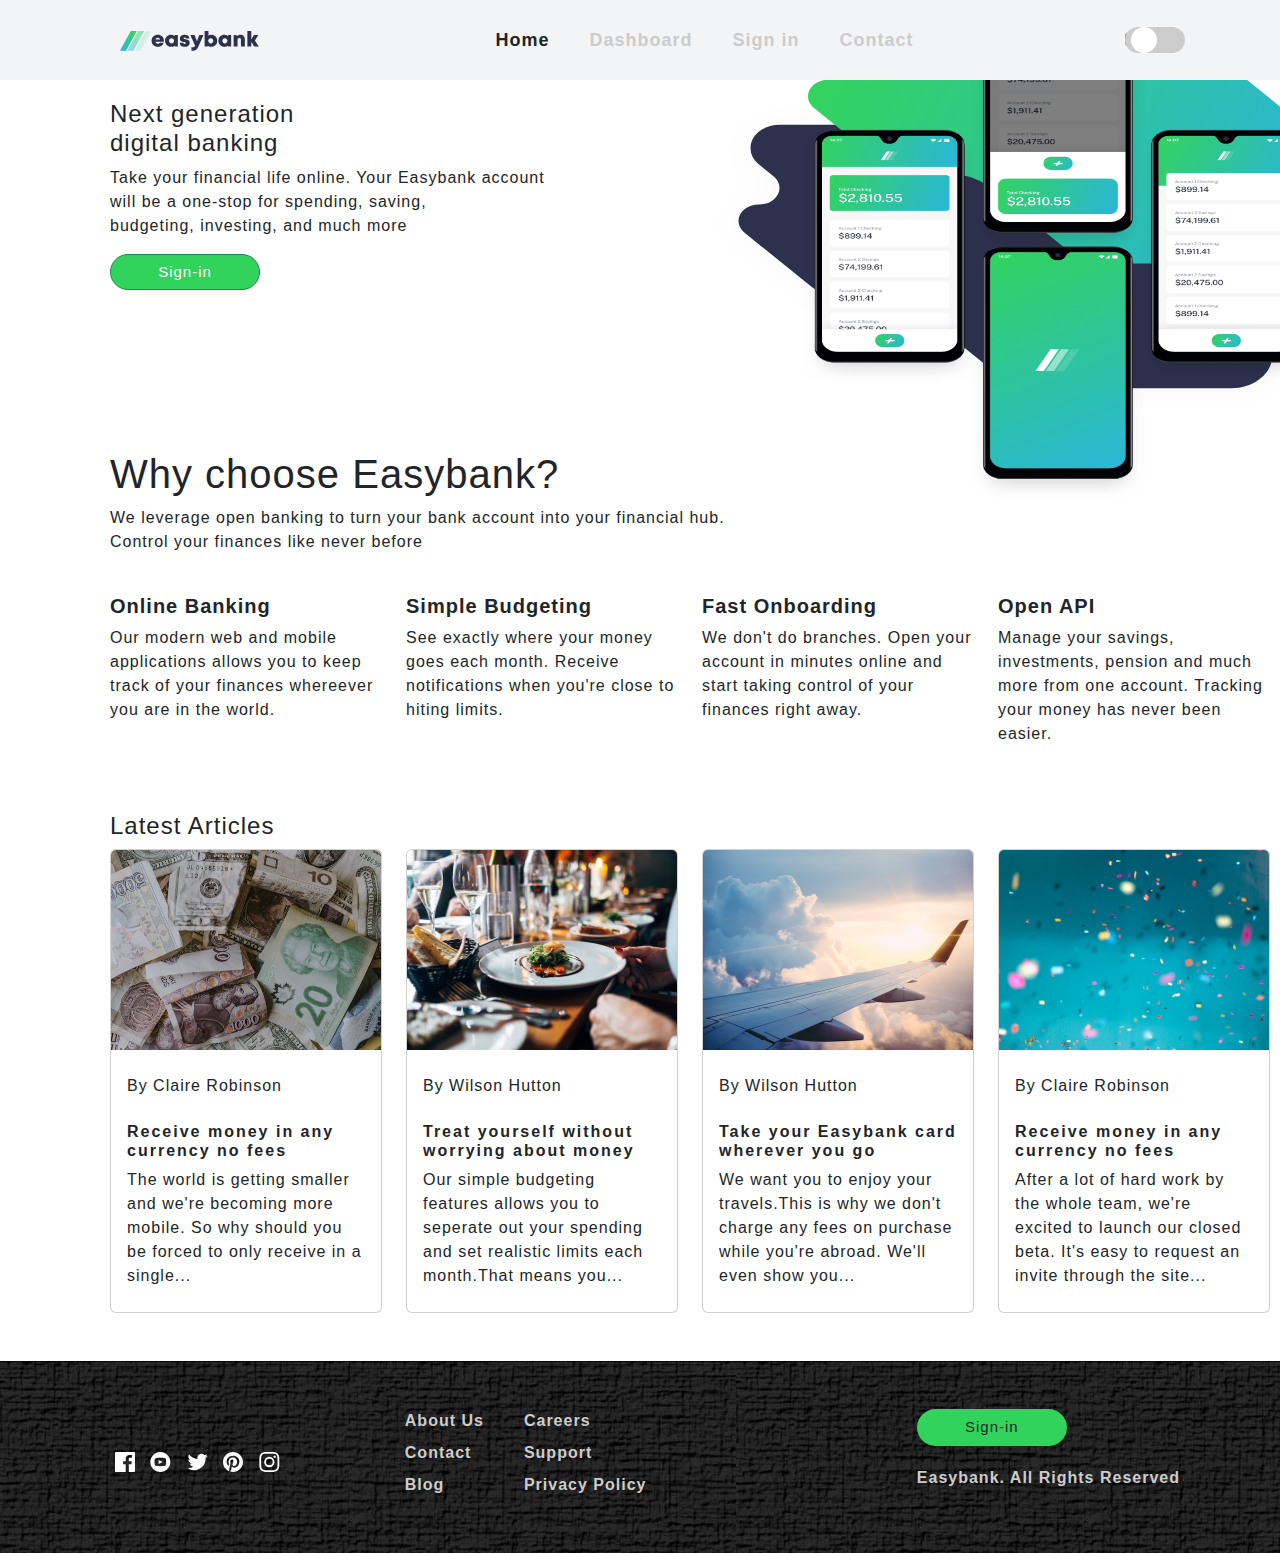
==== index.html @ a2611e9a "done" ====
<!DOCTYPE html>
<html lang="en">
<head>
    <meta charset="UTF-8">
    <meta name="viewport" content="width=device-width, initial-scale=1.0">
    <title>Document</title>
    <link rel="stylesheet" href="../css/bootstrap.min.css">
    <link rel="stylesheet" href="./app.css">
    <link rel="stylesheet" href="./fd.cs">
    <link rel="stylesheet" href="./appRes.css">
    <link rel="stylesheet" href="./mobHead.css">
</head>
<body>
    <div class="contain" id="bod">
        <header class="header d-flex" id="header">
            <div class="logo">
                <img src="../app.image/logo.svg" alt="">
            </div>
            

            <div class="content d-flex" id="element">
                <li><a href="../app.html" class="text-dark">Home</a></li>
                <li><a href="./dashboard-page/dashboard.html">Dashboard</a></li>
                <li><a href="../sign-in/sign-in.html">Sign in</a></li>
                <li><a href="../contact-page/contact.html">Contact</a></li>
                
            </div>

            <label class="switch">
                <input type="checkbox" name="" id="toggle">
                <span class="slider"></span>
            </label>

           
        </header>

        <!-- My mobile responsive header start here -->

        <div id="head bod " class="bg-light">
            <head class="logo d-flex justify-content-between topnav">
                <div class="logo img">
                    <img src="../app.image/logo.svg" alt="">
                </div>
                
                <input type="checkbox" id="menu-toggle">
                <label for="menu-toggle" class="menu-icon">&#9776;</label>


                <nav class="menu">
                    
                    <ul>
                      <li><a href="#home">Home</a></li>
                      <li><a href="./dashboard-page/dashboard.html">Dashboard</a></li>
                      <li><a href="./contact-page/contact.html">Contact</a></li>
                      <li><a href="./sign-in/sign-in.html">Sign-in</a></li>
                      <li>
                        <div class="dark-mode">
                            <h5>Dark mode</h5>
                            <label class="switch d-flex">
                                <input type="checkbox" name="" id="toggle">
                                <span class="slider"></span>
                            </label>
                        </div>
                        
                      </li>
                    </ul>
                    <label for="menu-toggle" class="cancel-button">Cancel</label>
                </nav>
            </header>

        </div>

        
        <!-- My mobile responsive header end here -->

        <div id="start">
            <div class="row containr">
                <div class="col col-6 margin">
                    <h4>Next generation <br>digital banking</h4>
                    <p>Take your financial life online. Your Easybank 
                       account <br> will be a one-stop for spending, saving,<br>
                       budgeting, investing, and much more</p>

                    <a href="./sign-in/sign-in.html"><button class="btn btn-success">Sign-in</button></a>
                </div>

                <div class="col col-lg-6 col image ">
                    <div class="image1">
                        <img src="../images/bg-intro-desktop.svg" alt="" id="tester">
                    </div>
                    <div class="image2">
                        <img src="../app.image/image-mockups.png" alt="" id="img">
                    </div>
                </div>
            </div>

            <!-- My responsive intro to my page starts from here -->
            <div class=" top-space">
                <div class="background ">
                    <div class="image3">
                        <img class="image3" src="../images/bg-intro-desktop.svg" alt="" id="tester">
                    </div>
                    <div class="image4">
                        <img class="image4" src="../app.image/image-mockups.png" alt="" id="img">
                    </div>
                </div>

                
            </div>
            <!-- This is the end of my responsive intro -->

            <!-- My mob responsive welcome note starts here -->
            <div class=" mob_head">
                <h4>Next generation <br>digital banking</h4>
                <p>Take your financial life online. Your Easybank 
                   account <br> will be a one-stop for spending, saving,<br>
                   budgeting, investing, and much more</p>

                <a href="./sign-in/sign-in.html"><button class="btn btn-success">SIgn-in</button></a>
            </div>

            <!-- My mob responsive welcome note stops here -->

            <div class="contain2" id="contain2">
                <div class="head mb-4">
                    <h4 class="why">Why choose Easybank?</h4>
                    <p>We leverage open banking to turn your bank account
                    into your financial hub. <br>Control your finances like never before
                    </p>
                </div>
            

                <div class="row flex">
                    <div class="col col-lg-3 col-md-6 col-sm-12 col-12">
                        <h5>Online Banking</h5>
                        <p>Our modern web and mobile applications
                            allows you to keep track of your finances whereever 
                            you are in the world.
                        </p>
                    </div>
                    <div class="col col-lg-3 col-md-6 col-sm-12 col-12">
                        <h5>Simple Budgeting</h5>
                        <p>See exactly where your money goes each month.
                           Receive notifications when you're close to hiting limits.
                        </p>
                    </div>
                    <div class="col col-lg-3 col-md-6 col-sm-12 col-12">
                        <h5>Fast Onboarding</h5>
                        <p>We don't do branches. Open your account in minutes online and 
                            start taking control of your finances right away.
                        </p>
                    </div>
                    <div class="col col-lg-3 col-md-6 col-sm-12 col-12">
                        <h5>Open API</h5>
                        <p>Manage your savings, investments, pension and much more from one account.
                            Tracking your money has never been easier.
                        </p>
                    </div>
                </div>
            </div>
            
            

            <div class="contain3 ">
                <div class="head">
                    <h4>Latest Articles</h4>
                </div>

                <!-- Start Responsive design for cards at the 300px and 500px -->

                <div class="300px-500px last">
                    <div class="300px">
                        <img src="../images/image-currency.jpg" alt="" >
    
                        <div class="card-title px-3 pt-4">
                            <p>By Claire Robinson</p>
                        </div>
                        <div class="card-title px-3">
                            <h6>Receive money in any currency no fees</h6>
                            <p>The world is getting smaller and we're becoming more mobile. 
                                So why should you be forced to only receive in a single...
                            </p>
                        </div>
                    </div>
    
                    <div class="300px">
                        <img src="../images/image-restaurant.jpg" alt="" >
    
                        <div class="card-title px-3 pt-4">
                            <p>By Wilson Hutton</p>
                        </div>
                        <div class="card-title px-3">
                            <h6>Treat yourself without worrying about money</h6>
                            <p>Our simple budgeting features allows you to seperate out your
                                spending and set realistic limits each month.That means you...
                            </p>
                        </div>
                    </div>
    
                    <div class="300px">
                        <img src="../images/image-plane.jpg" alt="" >
    
                        <div class="card-title px-3 pt-4">
                            <p>By Wilson Hutton</p>
                        </div>
                        <div class="card-title px-3">
                            <h6>Take your Easybank card wherever you go</h6>
                            <p>We want you to enjoy your travels.This is why we don't 
                                charge any fees on purchase while you're abroad. We'll even show you...
                            </p>
                        </div>
                    </div>
    
                    <div class="300px">
                        <img src="../images/image-confetti.jpg" alt="" >
    
                        <div class="card-title px-3 pt-4">
                            <p>By Claire Robinson</p>
                        </div>
                        <div class="card-title px-3">
                            <h6>Receive money in any currency no fees</h6>
                            <p>After a lot of hard work by the whole team, we're excited to launch our 
                                closed beta. It's easy to request an invite through the site... 
                            </p>
                        </div>
                    </div>
                </div>


                <!-- End Responsive design for cards at the 300px and 500px -->

                <div class="row">
                    <div class="col col-lg-3 col-md-6 col-sm-12 ">
                        <div class="card">
                            <img src="../images/image-currency.jpg" alt="" >

                            <div class="card-title px-3 pt-4">
                                <p>By Claire Robinson</p>
                            </div>
                            <div class="card-title px-3">
                                <h6>Receive money in any currency no fees</h6>
                                <p>The world is getting smaller and we're becoming more mobile. 
                                    So why should you be forced to only receive in a single...
                                </p>
                            </div>
                        </div>
                    </div>
                    <div class="col col-lg-3 col-md-6 col-sm-12">
                        <div class="card">
                            <img src="../images/image-restaurant.jpg" alt="" >

                            <div class="card-title px-3 pt-4">
                                <p>By Wilson Hutton</p>
                            </div>
                            <div class="card-title px-3">
                                <h6>Treat yourself without worrying about money</h6>
                                <p>Our simple budgeting features allows you to seperate out your
                                    spending and set realistic limits each month.That means you...
                                </p>
                            </div>
                        </div>
                    </div>
                    <div class="col col-lg-3 col-md-6 col-sm-12">
                        <div class="card">
                            <img src="../images/image-plane.jpg" alt="" >

                            <div class="card-title px-3 pt-4">
                                <p>By Wilson Hutton</p>
                            </div>
                            <div class="card-title px-3">
                                <h6>Take your Easybank card wherever you go</h6>
                                <p>We want you to enjoy your travels.This is why we don't 
                                    charge any fees on purchase while you're abroad. We'll even show you...
                                </p>
                            </div>
                        </div>
                    </div>
                    <div class="col col-lg-3 col-md-6 col-sm-12">
                        <div class="card">
                            <img src="../images/image-confetti.jpg" alt="" >

                            <div class="card-title px-3 pt-4">
                                <p>By Claire Robinson</p>
                            </div>
                            <div class="card-title px-3">
                                <h6>Receive money in any currency no fees</h6>
                                <p>After a lot of hard work by the whole team, we're excited to launch our 
                                    closed beta. It's easy to request an invite through the site... 
                                </p>
                            </div>
                        </div>
                    </div>
                </div>


                <!-- The footer starts here -->
                <div class="footer d-flex py-5 mt-5" id="footer">
                    <div class="foot d-flex ">
                        <div class="image tester ">
                            <img class="bg-light img"  src="../images/logo.svg" alt="">
                            <div class="socials">
                                <span><a href=""><img src="../images/icon-facebook.svg" alt=""></a></span>
                                <span><a href=""><img src="../images/icon-youtube.svg" alt=""></a></span>
                                <span><a href=""><img src="../images/icon-twitter.svg" alt=""></a></span>
                                <span><a href=""><img src="../images/icon-pinterest.svg" alt=""></a></span>
                                <span><a href=""><img src="../images/icon-instagram.svg" alt=""></a></span>
                            </div>
                        </div>
    
                        <div class="list d-flex">
                            <div class="list1">
                                <li><a href="">About Us</a></li>
                                <li class="py-2"><a href="">Contact</a></li>
                                <li class="pb-2"><a href="">Blog</a></li>
                                
                            </div>
        
                            <div class="list2">
                                <li><a href="">Careers</a></li>
                                <li class="py-2"><a href="">Support</a></li>
                                <li><a href="">Privacy Policy</a></li>
                                
                            </div>
                        </div>
                    </div>

                    <div class="button ">
                        <a href="./sign-in/sign-in.html"><button class="btn">Sign-in</button></a>
                        <div class="text">
                            <a href="">Easybank. All Rights Reserved</a>
                        </div>
                    </div>

                </div>
            </div>
        </div>
    </div>
    
    <script src=""></script>
    <script src="/app.js"></script>
</body>
</html>
---- app.css ----
*{
    overflow-x: hidden;
    letter-spacing: 1px;
    font-family: Verdana, Geneva, Tahoma, sans-serif;
}
.contain{
    margin: 0px!important;
    padding: 0px!important;
}
.header{
    justify-content: space-around; 
    align-items: center;
    height: 80px;
    font-size: 18px;
    background-color: hsl(220, 16%, 96%);
    font-family: 'Lucida Sans', 'Lucida Sans Regular', 'Lucida Grande', 'Lucida Sans Unicode', Geneva, Verdana, sans-serif;
}
.footer{
    background-image: url(../images/Logos.jpeg);
}
li{
    list-style: none;
    margin:0px 20px;
    color: gray;
}
a{
    text-decoration: none;
    font-weight: bold;
    color: #ccc;
}

button{
    border-radius: 20px!important;
    width: 150px;
    font-size: 15px!important;
}
.toggle{
    width: 10px!important;
}

.switch{
    width: 60px;
    position: relative;
    display: block!important;
}
.check{
    position: relative;
    width: 80px;
}
img .han{
    font: 100px!important;
}
.icon{
    margin-right: 20px;
    position: absolute;
    bottom: 2;
    right: 0;
}
input:checked + .logo{
    background-color: brown;
}
.slider{
    background-color: #ccc;
    height: 26px;
    position: absolute;
    border-radius: 30px;
    top: 0;
    right: 0;
    left: 0;
    bottom: 0;
}
.slider:before{
    background-color: white;
    content: "";
    position: absolute;
    height: 26px;
    left: 6px;
    width: 26px;
    border-radius: 30px;
    transition: 1s;
}
input:checked + .slider{
    background-color: #2196F3;
}
input:checked + .slider:before{
    transform: translateX(26px);
}
.image2 img{
    height: 500px;
    position: absolute;
    width: 40%;
    margin-left: 100px;
}
.image1 img{
    position: absolute;
    height: 420px;
    width: 50%;
}
.row{
    width: 105%;
    padding-left: 110px;
    padding-right: 50px;
}
.margin{
    margin-top: 100px;
    margin-bottom: 100px;
    letter-spacing: 2px;
}
.head{
    padding-left: 110px;
}
.bg-light{
    display: none;
    position: fixed;
    z-index: 1;
    margin-top: 0px!important;
    width: 100%!important;
    margin-left: 0px!important;
    height: 10vh;
}
a button{
    color: black;
}
a button:hover{
    color: black!important;
}
.img{
    height: 4.2vh!important;
}
.top-space{
    margin-top: 40px!important;
}
.contain2{
    padding-top: 20px!important;
}
h6{
    font-weight: bold;
    letter-spacing: 2px;
}
.why{
    font-size: 40px!important;
}
.header{
    position: fixed;
    width: 100%;
    z-index: 1!important;
}
#check{
    display: none;
}
input:checked  + .menu-resp{
    background-color: black!important;
    color: red;
}
.resp-menu{
    margin-top: 10vh;
    display: none;
    margin-bottom: 0px!important;
    position: fixed;
    z-index: 1;
    background-color: hsl(220, 16%, 96%);
    text-align: center;
    padding: 0px;
    width: 39%;
    margin: 10vh;
    border-radius: 30px;
}
.resp-menu li{
    padding: 20px!important;
    font-size: 23px;
}
.resp-menu li a:hover{
    color: black;
}
.menu-resp ul{
    background-color: #2196F3;
    position: absolute;
    transition: 3s;
    left: -370px;
}
.last{
    display: none;
}
#check{
    position: absolute;
    top: 0;
    right: 0;
}
.men-bar{
    position: absolute;
    font-size: 40px;
    left:100%;
    color: white;
    top: 65px;
    background-color: gray;
}
#checker:checked +.men ul{
    background-color: #2196F3;
}
.men{
    margin-top: 10vh;
    height: 50vh;
    
}
input[type="checkbox"]:checked ~ .men{
    left: 10%;
    background-color: yellow!important;
}
#head{
    display: block!important;
    background-color: #2196F3!important;
}
.menu-icon{
    display: none!important;
}
.men ul{
    line-height: 50px;
    position: absolute;
    left: -20%;
    right:20%;
    width:50%;
    top: 10%;
    border-radius: 20px;
    transition: 1s;
    background-color: grey;
}  
.menu-icon {
    font-size: 30px;
    cursor: pointer;
    display: inline-block;
    padding: 10px;
    position: absolute;
    top: 10px;
    right: 10px;
  }
  
  .menu {
    width: 280px;
    height: 40%;
    background-color: #333;
    position: fixed;
    top: 0;
    right: -280px; 
    transition: right 0.3s ;
    z-index: 1000;
    border-radius: 25px;
    margin-top: 80px;
    transition: 1s;
  }
  #menu-toggle{
    display: none;
  }
  .menu ul {
    list-style-type: none;
    padding: 0;
    margin: 0;
  }
  
  .menu li {
    padding: 15px;
    text-align: center;
  }
  
  .menu li a {
    color: white;
    text-decoration: none;
  }
  
  .close-menu {
    font-size: 30px;
    cursor: pointer;
    display: inline-block;
    padding: 10px;
    position: absolute;
    top: 10px;
    left: 10px;
    color: white;
  }
  
  .cancel-button {
    display: block;
    width: 100%;
    text-align: center;
    padding: 15px;
    background-color: #444;
    color: white;
    cursor: pointer;
    position: absolute;
    bottom: 0;
  }  
  input[type="checkbox"]:checked ~ .menu {
    right: 0; /* Slides the menu into view */
    height: 50vh!important;
  }
  #myTopnav{
    display: none;
  }
  @media screen and (max-width: 800px) {
    .topnav a:not(:first-child) {display: none;}
    .topnav a.icon {
      float: right;
      display: block;
    }
    #myTopnav{
        display: block;
      }
    .topnav.responsive {position: relative;}
    .topnav.responsive .icon {
    position: absolute;
    right: 0;
    top: 0;
    }
    .topnav.responsive a {
        float: none;
        display: block;
        text-align: left;
    }
}
#myTopnav{
    margin-top: 10vh;
    margin-bottom: 0px!important;
    border-radius: 20px;
}

#wrap{
    display: non;
}
---- appRes.css ----
h5{
    font-weight: bolder;
}
#head{
    /* display: none!important; */
}
@media screen and (min-width: 768px) and (max-width: 991.5px){
    .col-md-6{
        margin-top: 50px;
    }
    .row{
        padding-right: 0px;
    }
    .logo ul{
        display: none;
    }

    #head{
        position: fixed;
        z-index: 1;
    }
    .resp-menu{
        display: block;
    }
    .foot{
        gap: 30px;
        display: block!important;
        width: 100%;
        padding-left: 0px!important;
    }
    
    .footer{
        display: block!important;
        width: 100%;
    }
    .tester{
        display: block;
        text-align: center;
        width: 100%;
    }
    .button{
        text-align: center;
        margin: auto!important;
        margin-top: 30px!important;
    }
    .list{
        text-align: center;
        margin-top: 40px;
        display: block!important;
    }
    
}
@media screen and (min-width: 578px) and (max-width: 800px){
    .col-sm-12, .head h4, .head p{
        margin-top: 50px;
        padding: 2px 20px!important;
    }
    .row{
        padding-right: 0px;
    }
    .bg-light{
        display: block!important;
    }
    .menu-icon{
        display: block!important;
    }
    .logo ul a{
        display: none;
    }
    .resp-menu{
        display: block;
    }
    #head{
        position: fixed;
        z-index: 1;
    }
    #element,.switch{
        display: non!important;
    }
    .row, .head{
        padding-left: 0%!important;
        text-align: center;
    }
    .image3 img, .image4 img{
        height: 80vh!important;
        width: 105%!important;
        margin-bottom: 20vh!important;
    }
    
    .logo{
        display: flex!important;
    }
    .head h4{
        font-size: 60px;
        padding: 0px 40px;
    }
    .containr{
        display: none!important;
    }
    .mob_head{
        display: block!important;
        margin-top: 150px;
    }
    .background{
        display: block!important;
    }
    
    .footer{
        display: block!important;
        width: 100%;
    }
    .button{
        text-align: center;
        margin: auto!important;
        margin-top: 30px!important;
    }
    .tester{
        display: block;
        text-align: center;
        width: 100%;
    }
    .list{
        text-align: center;
        margin-top: 40px;
        display: block!important;
    }
    .foot{
        gap: 30px;
        display: block!important;
        width: 100%;
        padding-left: 0px!important;
    }
    .header{
       display: none!important;
    }
    #head{
        display: block!important;
    }
    /* .col img{
        margin-left: 50px;
    } */
}
@media screen and  (min-width: 300px) and (max-width: 578px){
    .col-sm-12, .head h4, .head p{
        margin-top: 50px;
        padding: 2px 20px!important;
    }
    .bg-light{
        display: block!important;
    }
    .menu-icon{
        display: block!important;
    }
    .topnav a{
        display: block;
    }
    .card{
        display: none;
    }
    .last{
        display: block;
    }
    .resp-menu{
        display: block;
    }
    .background .image3 {
        width: 95%!important;
        height: 50vh!important;
        position: absolute;
    }
    .background .image4{
        width: 75%!important;
        height: 50vh!important;
    }
    #head{
        display: block!important;
        position: fixed;
        z-index: 1;
    }
    #element,.switch{
       height: 4vh;
       margin: auto;    
    }
    .dark-mode{
        display: flex;
        width: 100%;
    }
    .row, .head{
        padding-left: 0%!important;
        text-align: center;
    }
    .logo{
        display: flex!important;
    }
    .head h4{
        font-size: 60px;
        padding: 0px 40px;
    }
    .containr{
        display: none!important;
    }
    .mob_head{
        display: block!important;
    }
    .background{
        display: block!important;
        margin-bottom: 0px!important;
    }
    
    .footer{
        display: block!important;
        width: 100%;
    }
    .button{
        text-align: center;
        margin: auto!important;
        margin-top: 30px!important;
    }
    .tester{
        display: block;
        text-align: center;
        width: 100%;
    }
    .list{
        text-align: center;
        margin-top: 40px;
        display: block!important;
    }
    .foot{
        gap: 30px;
        display: block!important;
        width: 100%;
        padding-left: 0px!important;
    }
    .header{
       display: none!important;
    }
    
}

.card img{
    width: 100%;
    height: 200px;
}

.contain3{
    padding-top: 50px;
}

.footer{
    background-color:  hsl(233, 26%, 24%);
    justify-content: space-between;
}
.foot{
    gap: 100px;
    padding-left: 110px;
}
.image img{
    color: white;
}

.button{
    margin-right: 100px;
}
.text{
    margin-top: 20px;
}
.socials{
    margin-top: 40px;
}
.socials span{
    margin: 5px;
}
.list1 li a:hover, .list2 li a:hover{
    color: hsl(136, 65%, 51%);
}
li a:hover, .text a:hover{
    color: gray;
}
button{
    background-color: hsl(136, 65%, 51%)!important;
}
@media screen and (min-width: 300px) and (max-width: 700px){
    .footer{
        display: block!important;
        width: 100%;
    }
    .button{
        text-align: center;
        margin: auto!important;
        margin-top: 30px!important;
    }
    .tester{
        display: block;
        text-align: center;
        width: 100%;
    }
    .list{
        text-align: center;
        margin-top: 40px;
        display: block!important;
    }
    .foot{
        gap: 30px;
        display: block!important;
        width: 100%;
        padding-left: 0px!important;
    }
    
}
---- mobHead.css ----
.logo #log{
    width: 30%!important;
}
.logo{
    margin: 25px;
}

.logo .ham{
    height: 15px!important;
    cursor: pointer;
    position: absolute;
    right: 20px;
    top: 35px;
}

#head{
    background-color:hsl(220, 16%, 96%);
    width: 100%;
    display: none;
    height: 80px;
    
}
.background {
    margin-bottom: 500px;
    display: none;
}
img.image3{
    width: 170%!important;
    position: absolute;
    margin-left: 0px!important;
    left: 0px;
    margin: auto!important;
    right: 0px!important;
    
}
/* .head{
    position: relative!important;
} */
img.image3, img.image4{
    /* width: 70vw!important; */
    /* background-color: brown; */
    display: block!important;
    justify-content: center!important;
    justify-items: center!important;
    margin-left: 100px;
}
.image3 img, .image4 img{
    height: 500px;
    position: absolute;
    width: 100%;    
}
.mob_head{
    display: none;
}
.mob_head h4{
    font-size: 50px!important;
    text-align: center;
    letter-spacing: 4px;
}
.mob_head p, .mob_head{
    font-size: 20px;
    text-align: center;
    padding-bottom: 50px;
    padding-top: 50px;
}
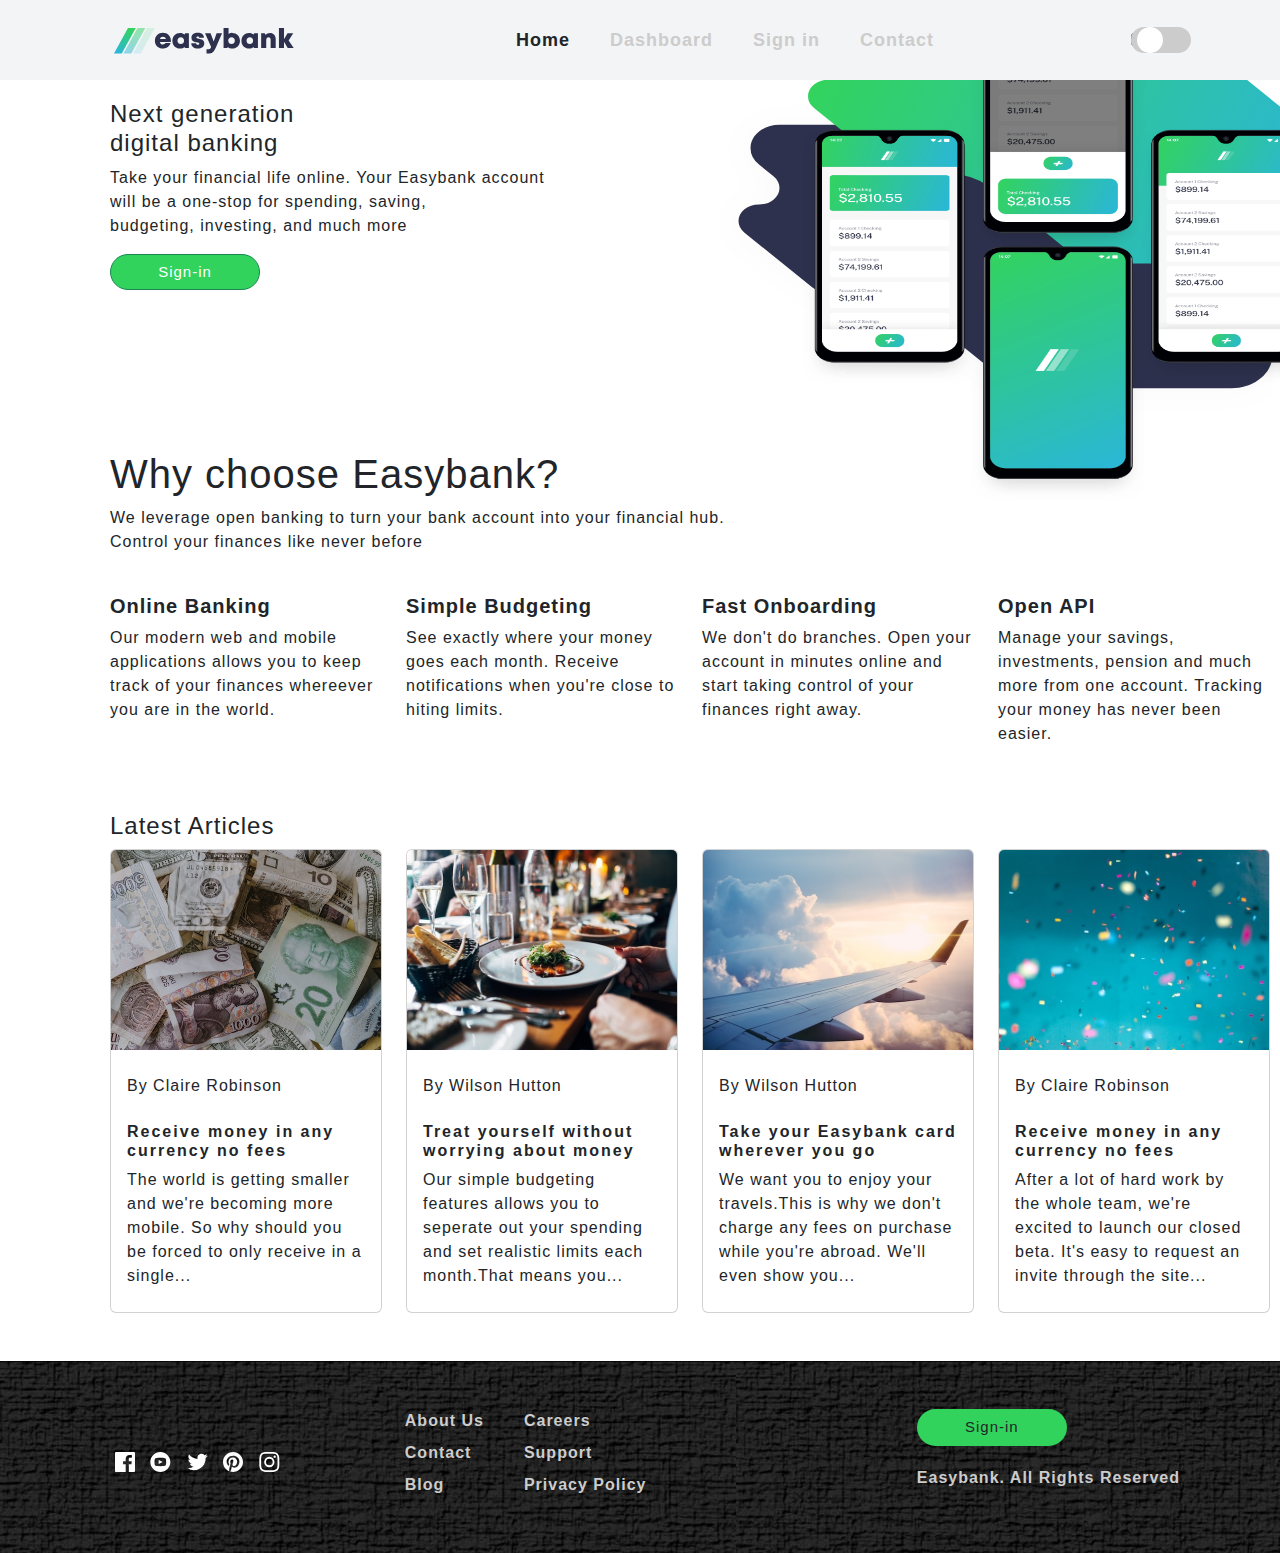
==== commit c004df6a: "done" ====
--- a/index.html
+++ b/index.html
@@ -14,7 +14,7 @@
     <div class="contain" id="bod">
         <header class="header d-flex" id="header">
             <div class="logo">
-                <img src="../app.image/logo.svg" alt="">
+                <img src="../app.image/logo.svg" alt="" id="logo-head">
             </div>
             
 
--- a/app.css
+++ b/app.css
@@ -37,7 +37,9 @@
 .toggle{
     width: 10px!important;
 }
-
+#logo-head{
+    width: 20vh;
+}
 .switch{
     width: 60px;
     position: relative;
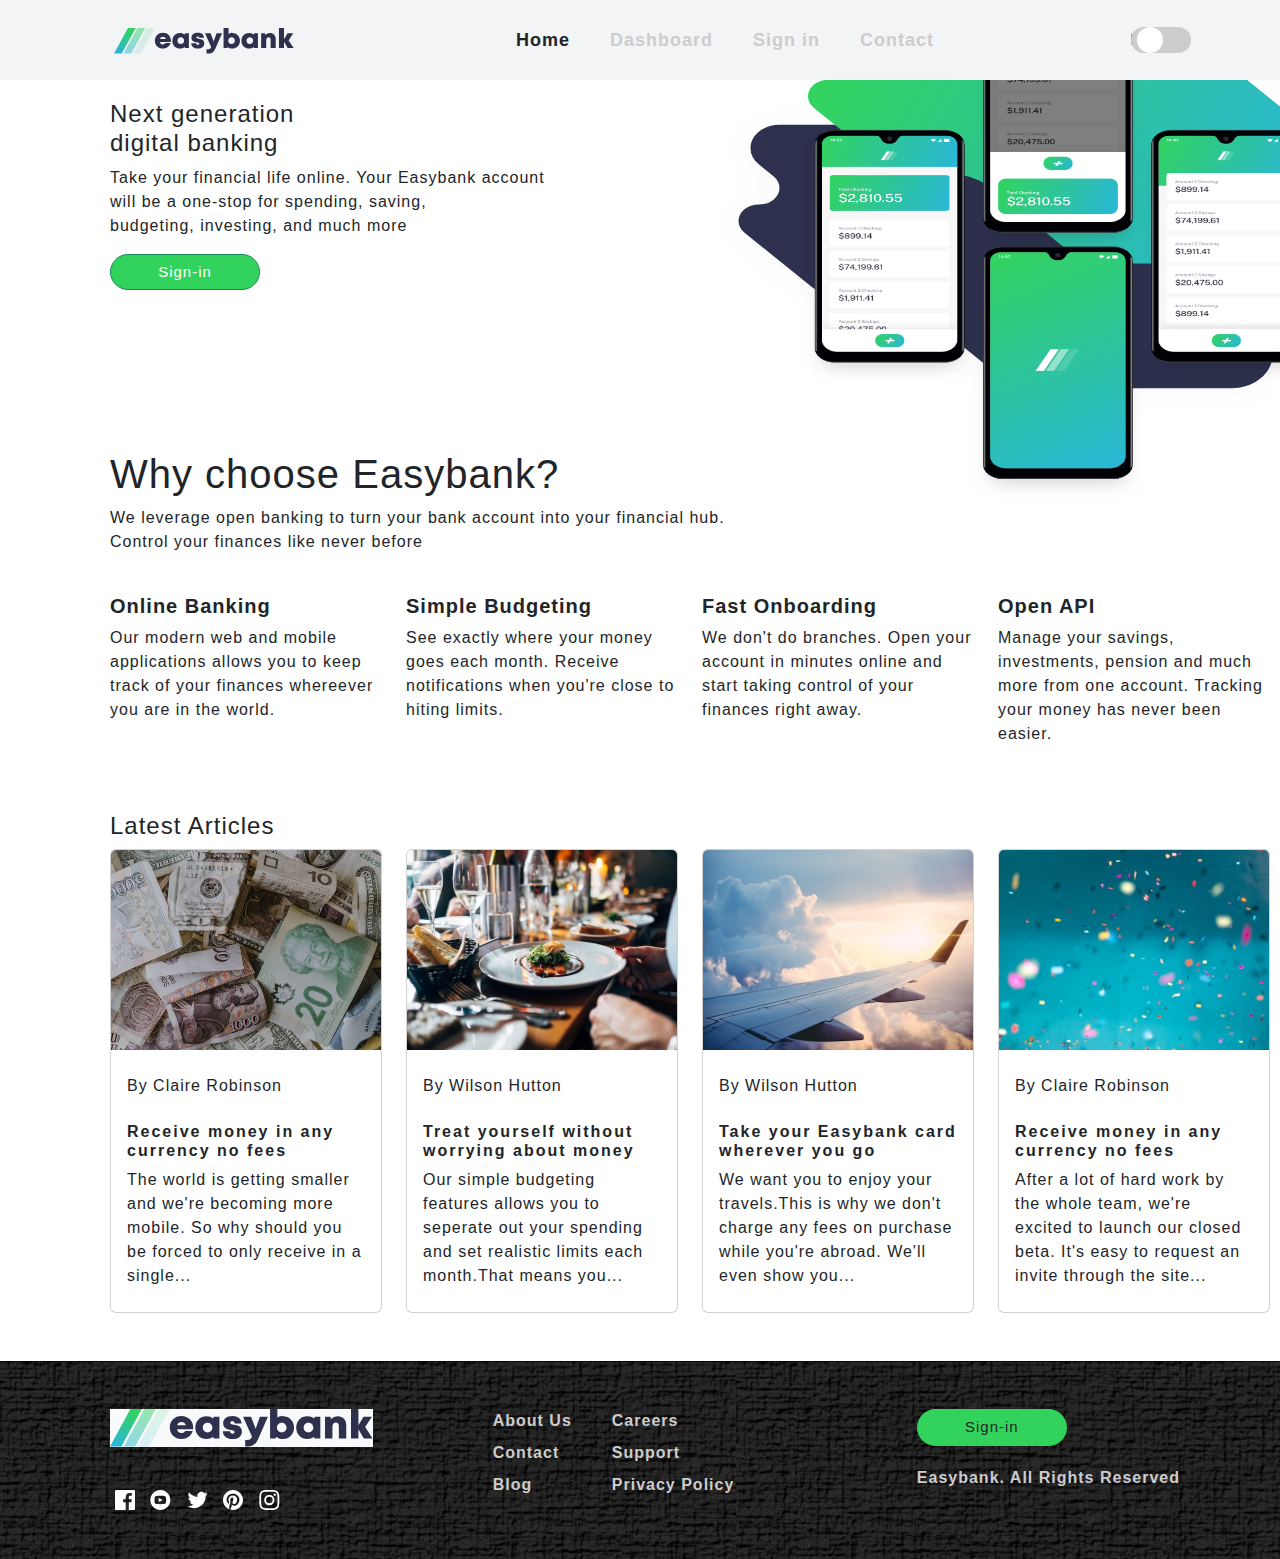
==== commit 04da3d98: "updated" ====
--- a/index.html
+++ b/index.html
@@ -11,7 +11,7 @@
     <link rel="stylesheet" href="./mobHead.css">
 </head>
 <body>
-    <div class="contain" id="bod">
+    <div class="contain " id="bod">
         <header class="header d-flex" id="header">
             <div class="logo">
                 <img src="../app.image/logo.svg" alt="" id="logo-head">
@@ -19,7 +19,7 @@
             
 
             <div class="content d-flex" id="element">
-                <li><a href="../app.html" class="text-dark">Home</a></li>
+                <li><a href="./index.html" class="text-dark">Home</a></li>
                 <li><a href="./dashboard-page/dashboard.html">Dashboard</a></li>
                 <li><a href="../sign-in/sign-in.html">Sign in</a></li>
                 <li><a href="../contact-page/contact.html">Contact</a></li>
@@ -36,7 +36,7 @@
 
         <!-- My mobile responsive header start here -->
 
-        <div id="head bod " class="bg-light">
+        <div id="head body " class="light">
             <head class="logo d-flex justify-content-between topnav">
                 <div class="logo img">
                     <img src="../app.image/logo.svg" alt="">
@@ -54,16 +54,17 @@
                       <li><a href="./contact-page/contact.html">Contact</a></li>
                       <li><a href="./sign-in/sign-in.html">Sign-in</a></li>
                       <li>
-                        <div class="dark-mode">
+                        <div class="dark-mode d-flex">
                             <h5>Dark mode</h5>
-                            <label class="switch d-flex">
-                                <input type="checkbox" name="" id="toggle">
+                            <label class="switch">
+                                <input type="checkbox" name="" id="toggles">
                                 <span class="slider"></span>
                             </label>
                         </div>
                         
                       </li>
                     </ul>
+                    
                     <label for="menu-toggle" class="cancel-button">Cancel</label>
                 </nav>
             </header>
--- a/app.css
+++ b/app.css
@@ -58,9 +58,6 @@
     bottom: 2;
     right: 0;
 }
-input:checked + .logo{
-    background-color: brown;
-}
 .slider{
     background-color: #ccc;
     height: 26px;
@@ -108,10 +105,12 @@
     margin-bottom: 100px;
     letter-spacing: 2px;
 }
+
 .head{
     padding-left: 110px;
 }
-.bg-light{
+.light{
+    background-color: hsl(220, 16%, 96%);
     display: none;
     position: fixed;
     z-index: 1;
@@ -150,10 +149,10 @@
 #check{
     display: none;
 }
-input:checked  + .menu-resp{
+/* input:checked  + .menu-resp{
     background-color: black!important;
     color: red;
-}
+} */
 .resp-menu{
     margin-top: 10vh;
     display: none;
@@ -196,9 +195,9 @@
     top: 65px;
     background-color: gray;
 }
-#checker:checked +.men ul{
+/* #checker:checked +.men ul{
     background-color: #2196F3;
-}
+} */
 .men{
     margin-top: 10vh;
     height: 50vh;
@@ -234,20 +233,20 @@
     position: absolute;
     top: 10px;
     right: 10px;
-  }
+}
   
   .menu {
-    width: 280px;
     height: 40%;
     background-color: #333;
     position: fixed;
     top: 0;
-    right: -280px; 
+    right: -35vh; 
     transition: right 0.3s ;
     z-index: 1000;
     border-radius: 25px;
     margin-top: 80px;
     transition: 1s;
+    width: 35vh!important;
   }
   #menu-toggle{
     display: none;
@@ -256,11 +255,13 @@
     list-style-type: none;
     padding: 0;
     margin: 0;
+    padding-top: 25px;
   }
   
   .menu li {
     padding: 15px;
     text-align: center;
+    display: flex;
   }
   
   .menu li a {
@@ -323,7 +324,10 @@
     margin-bottom: 0px!important;
     border-radius: 20px;
 }
-
-#wrap{
-    display: non;
-} +.dark-mode{
+    display: flex;
+    width: 100%;
+}
+.dark-mode h5{
+    margin-right: 30px!important;
+}--- a/appRes.css
+++ b/appRes.css
@@ -9,7 +9,7 @@
         margin-top: 50px;
     }
     .row{
-        padding-right: 0px;
+        padding-right: 30px;
     }
     .logo ul{
         display: none;
@@ -58,7 +58,7 @@
     .row{
         padding-right: 0px;
     }
-    .bg-light{
+    .light{
         display: block!important;
     }
     .menu-icon{
@@ -145,7 +145,7 @@
         margin-top: 50px;
         padding: 2px 20px!important;
     }
-    .bg-light{
+    .light{
         display: block!important;
     }
     .menu-icon{
@@ -168,6 +168,9 @@
         height: 50vh!important;
         position: absolute;
     }
+    .row{
+        padding-right: 0px;
+    }
     .background .image4{
         width: 75%!important;
         height: 50vh!important;
@@ -277,6 +280,7 @@
 li a:hover, .text a:hover{
     color: gray;
 }
+
 button{
     background-color: hsl(136, 65%, 51%)!important;
 }
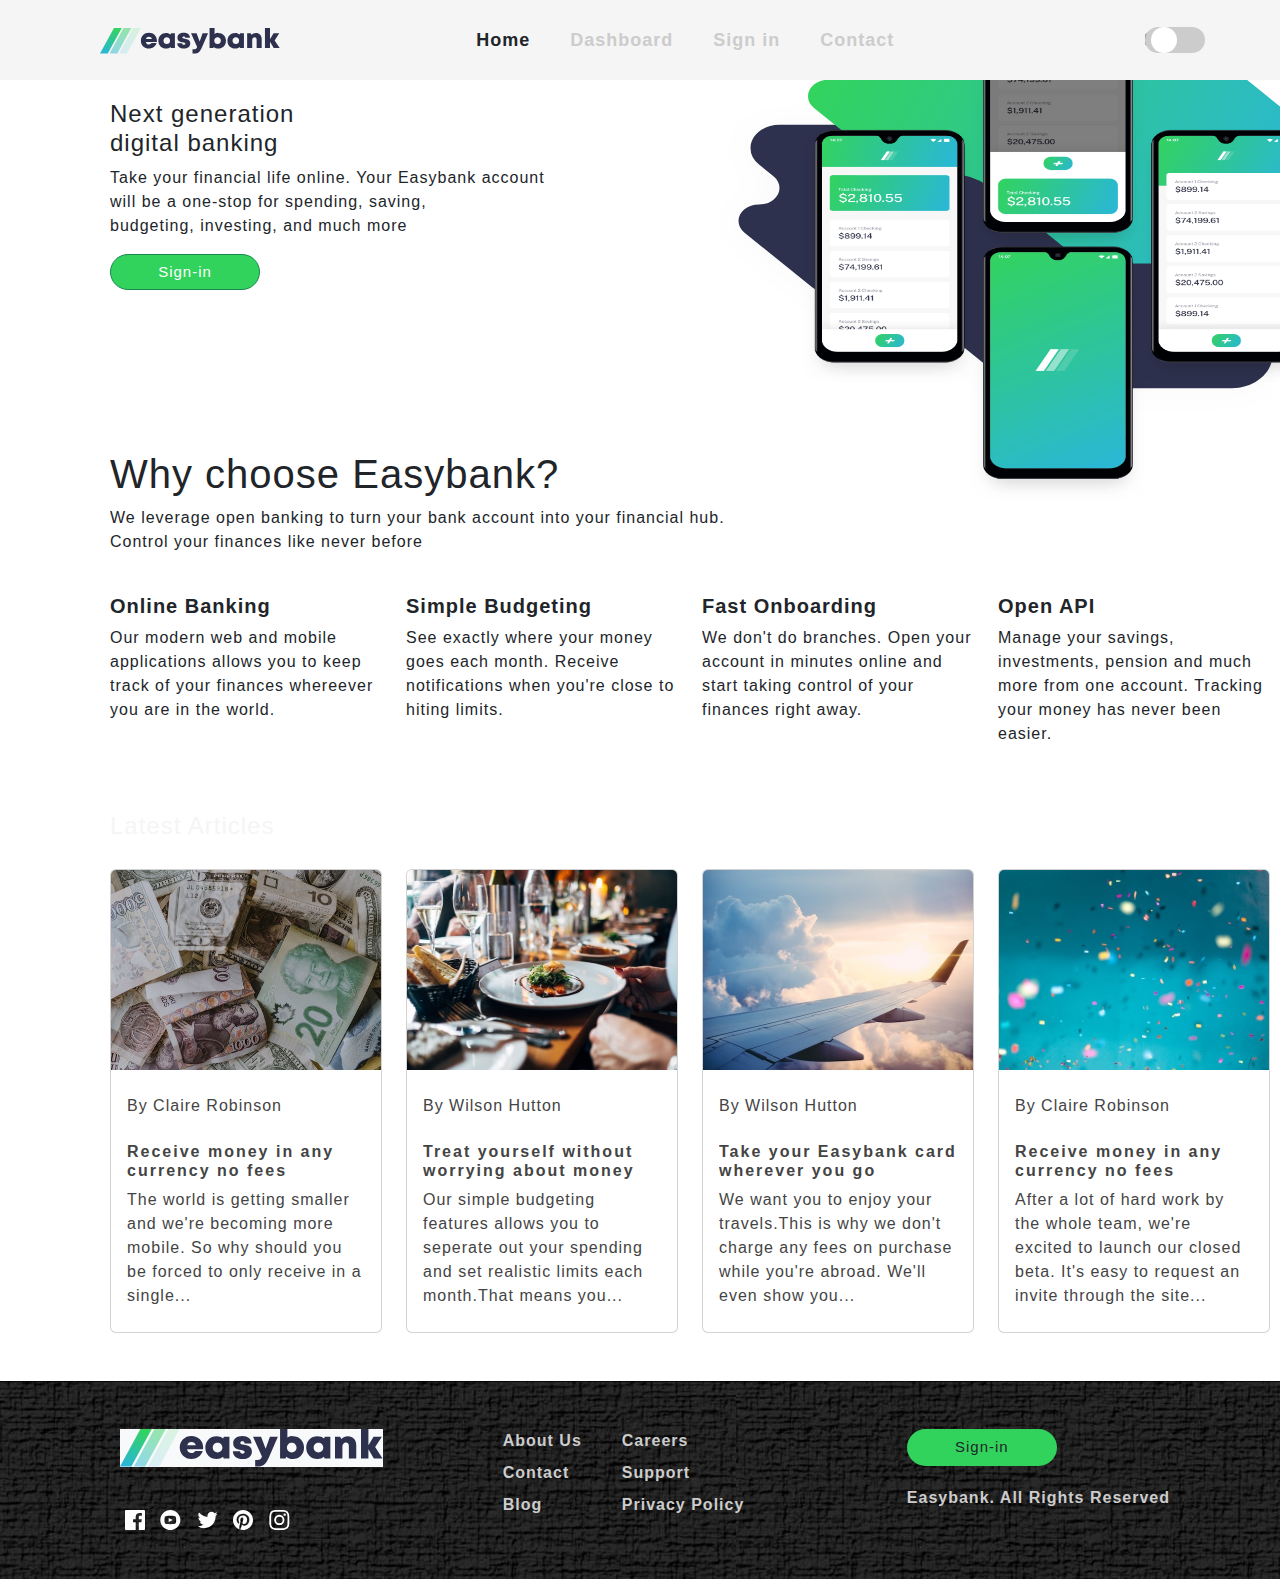
==== commit 9b426f25: "updated" ====
--- a/index.html
+++ b/index.html
@@ -9,6 +9,7 @@
     <link rel="stylesheet" href="./fd.cs">
     <link rel="stylesheet" href="./appRes.css">
     <link rel="stylesheet" href="./mobHead.css">
+    <link rel="stylesheet" href="./dark-mode.css">
 </head>
 <body>
     <div class="contain " id="bod">
@@ -27,7 +28,7 @@
             </div>
 
             <label class="switch">
-                <input type="checkbox" name="" id="toggle">
+                <input type="checkbox" name="" id="dark-mode-toggle">
                 <span class="slider"></span>
             </label>
 
@@ -57,7 +58,7 @@
                         <div class="dark-mode d-flex">
                             <h5>Dark mode</h5>
                             <label class="switch">
-                                <input type="checkbox" name="" id="toggles">
+                                <input type="checkbox" name="" id="dark-mode">
                                 <span class="slider"></span>
                             </label>
                         </div>
@@ -163,7 +164,7 @@
             
 
             <div class="contain3 ">
-                <div class="head">
+                <div class="head article">
                     <h4>Latest Articles</h4>
                 </div>
 
@@ -337,7 +338,7 @@
         </div>
     </div>
     
-    <script src=""></script>
+    <script src="./apps.js"></script>
     <script src="/app.js"></script>
 </body>
 </html>--- a/dark-mode.css
+++ b/dark-mode.css
@@ -0,0 +1,46 @@
+/* styles.css */
+body {
+    background-color: white;
+    /* color: black; */
+}
+body.dark-mode{
+    background-color: #121212;
+    color: white;
+}
+.light{
+    background-color: green!important;
+}
+.content {
+    font-size: 18px;
+    width: 42%;
+}
+.article{
+    margin-bottom: 20px;
+    color: whitesmoke;
+}
+.contain3{
+    color: #444;
+}
+.header {
+    background-color: whitesmoke;
+    color: #000;
+}
+.light{
+    background-color: whitesmoke;
+}
+.light.dark-mode{
+    background-color: green!important;
+}
+.header.dark-mode{
+    background-color: green!important;
+    color: #fff;
+}
+.footer {
+    background-color: #d0d0d0;
+    color: #000;
+    padding: 10px;
+}
+.footer.dark-mode {
+    background-color: #444;
+    color: #fff;
+}
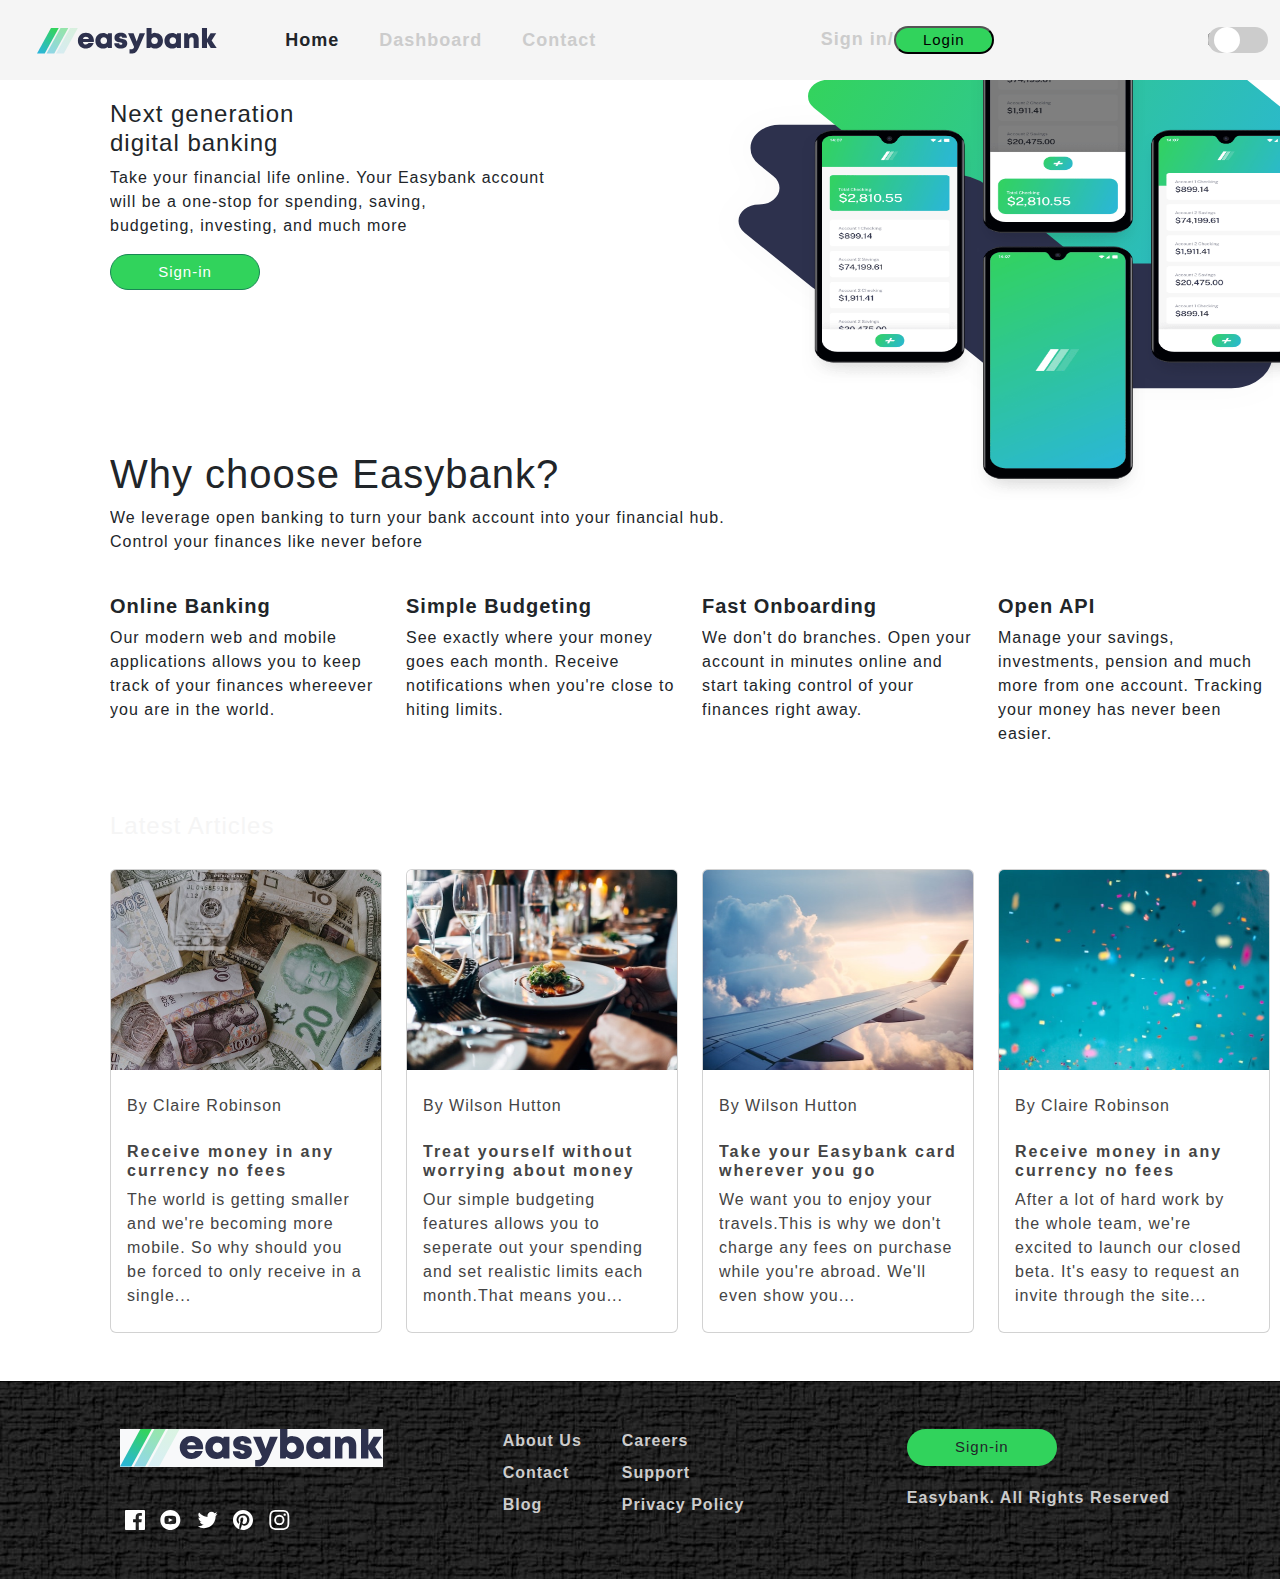
==== commit d2add984: "done" ====
--- a/index.html
+++ b/index.html
@@ -19,12 +19,14 @@
             </div>
             
 
-            <div class="content d-flex" id="element">
-                <li><a href="./index.html" class="text-dark">Home</a></li>
+            <div class="content conts d-flex" id="element">
+                <li><a href="./index.html" class="text-dark home">Home</a></li>
                 <li><a href="./dashboard-page/dashboard.html">Dashboard</a></li>
-                <li><a href="../sign-in/sign-in.html">Sign in</a></li>
                 <li><a href="../contact-page/contact.html">Contact</a></li>
                 
+            </div>
+            <div class="sign d-flex">
+                <li><a href="../sign-in/sign-in.html">Sign in/<a href="../contact-page/contact.html"><button class="login">Login</button></a></a></li>
             </div>
 
             <label class="switch">
--- a/appRes.css
+++ b/appRes.css
@@ -3,6 +3,11 @@
 }
 #head{
     /* display: none!important; */
+}
+@media screen and (min-width: 992px) and (max-width: 1300px){
+    .conts{
+        width: 40%!important;
+    }
 }
 @media screen and (min-width: 768px) and (max-width: 991.5px){
     .col-md-6{
@@ -11,10 +16,15 @@
     .row{
         padding-right: 30px;
     }
+    .logo{
+        display: none;
+    }
     .logo ul{
         display: none;
     }
-
+    .conts{
+        width: 50%!important;
+    }
     #head{
         position: fixed;
         z-index: 1;
--- a/dark-mode.css
+++ b/dark-mode.css
@@ -10,9 +10,17 @@
 .light{
     background-color: green!important;
 }
-.content {
+
+.conts {
     font-size: 18px;
-    width: 42%;
+    width: 30%;    
+}
+.sign{
+    width: 30%!important;
+    padding: 0px!important;
+}
+.login{
+    width: 100px;
 }
 .article{
     margin-bottom: 20px;
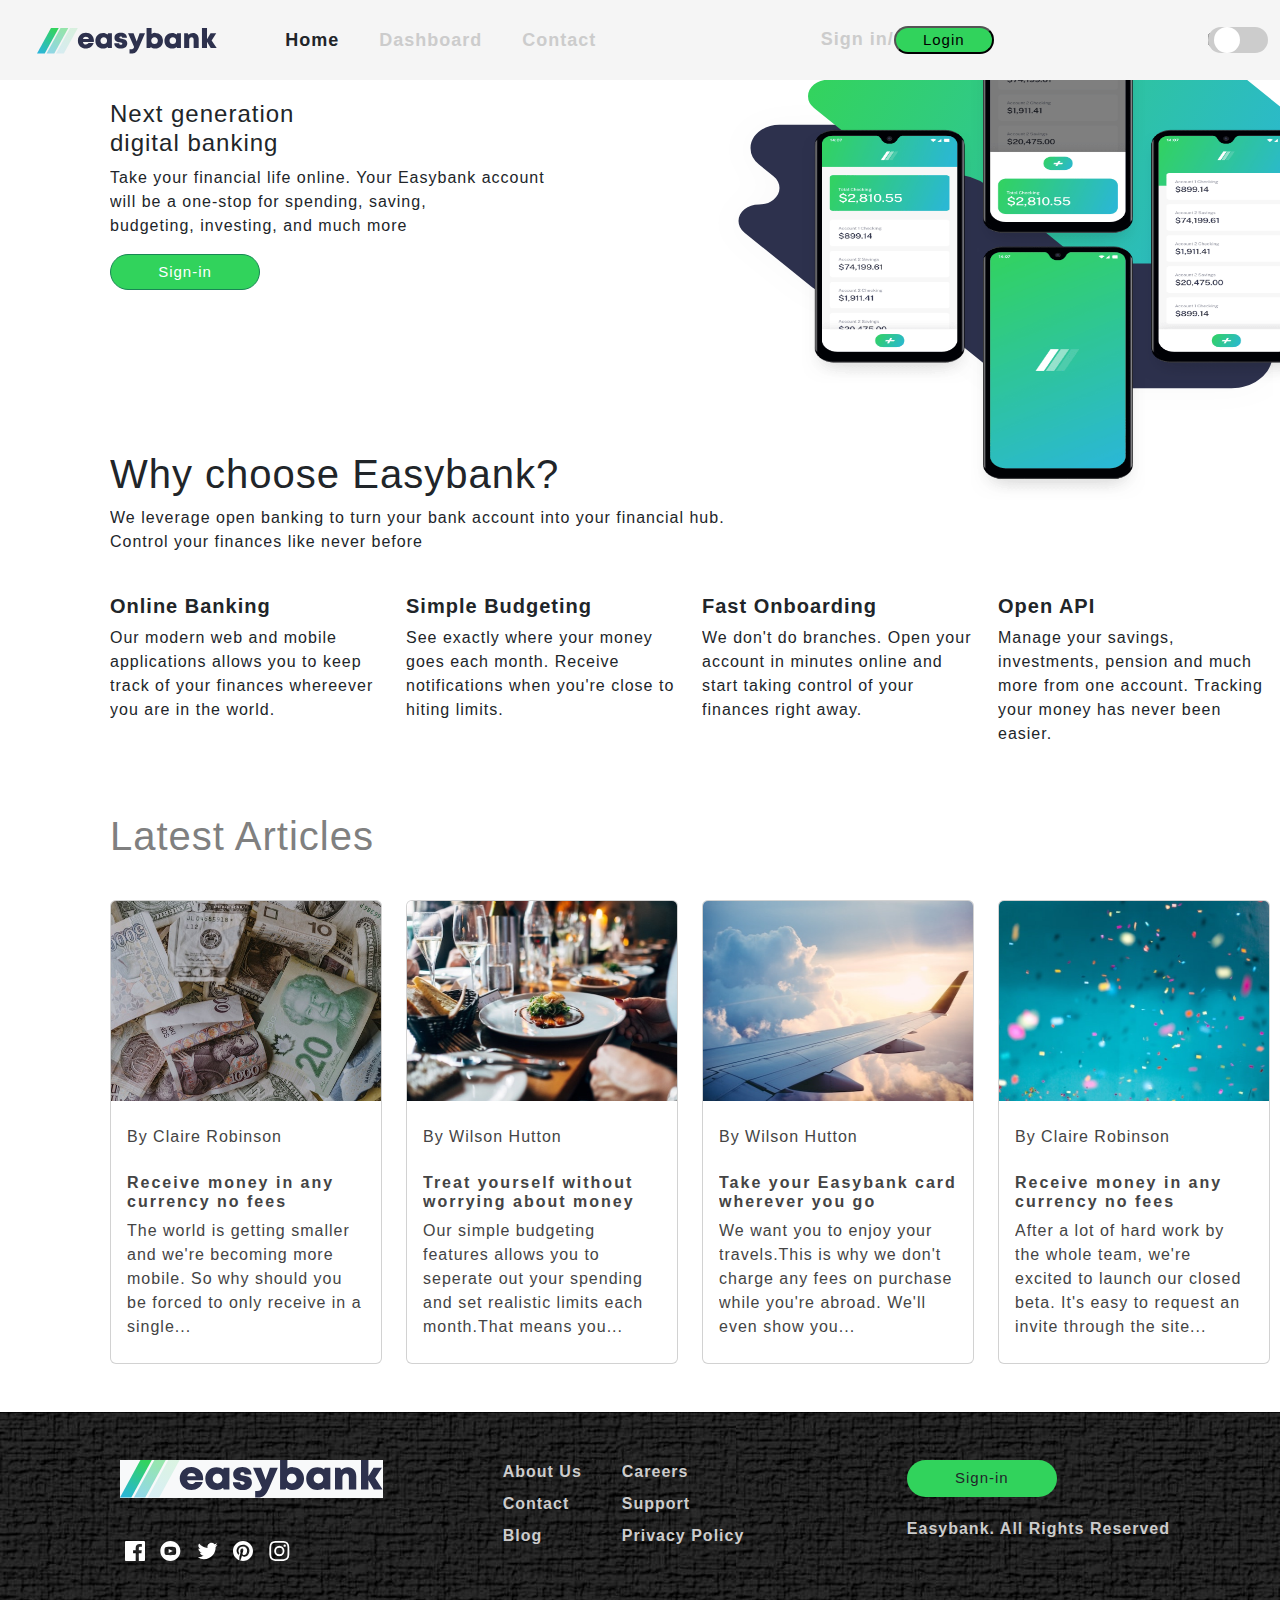
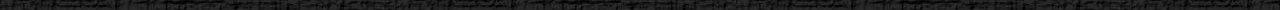
==== commit ff3a02cd: "done" ====
--- a/index.html
+++ b/index.html
@@ -167,7 +167,7 @@
 
             <div class="contain3 ">
                 <div class="head article">
-                    <h4>Latest Articles</h4>
+                    <h4 class="article">Latest Articles</h4>
                 </div>
 
                 <!-- Start Responsive design for cards at the 300px and 500px -->
--- a/dark-mode.css
+++ b/dark-mode.css
@@ -24,7 +24,8 @@
 }
 .article{
     margin-bottom: 20px;
-    color: whitesmoke;
+    color: gray;
+    font-size: 40px!important;
 }
 .contain3{
     color: #444;
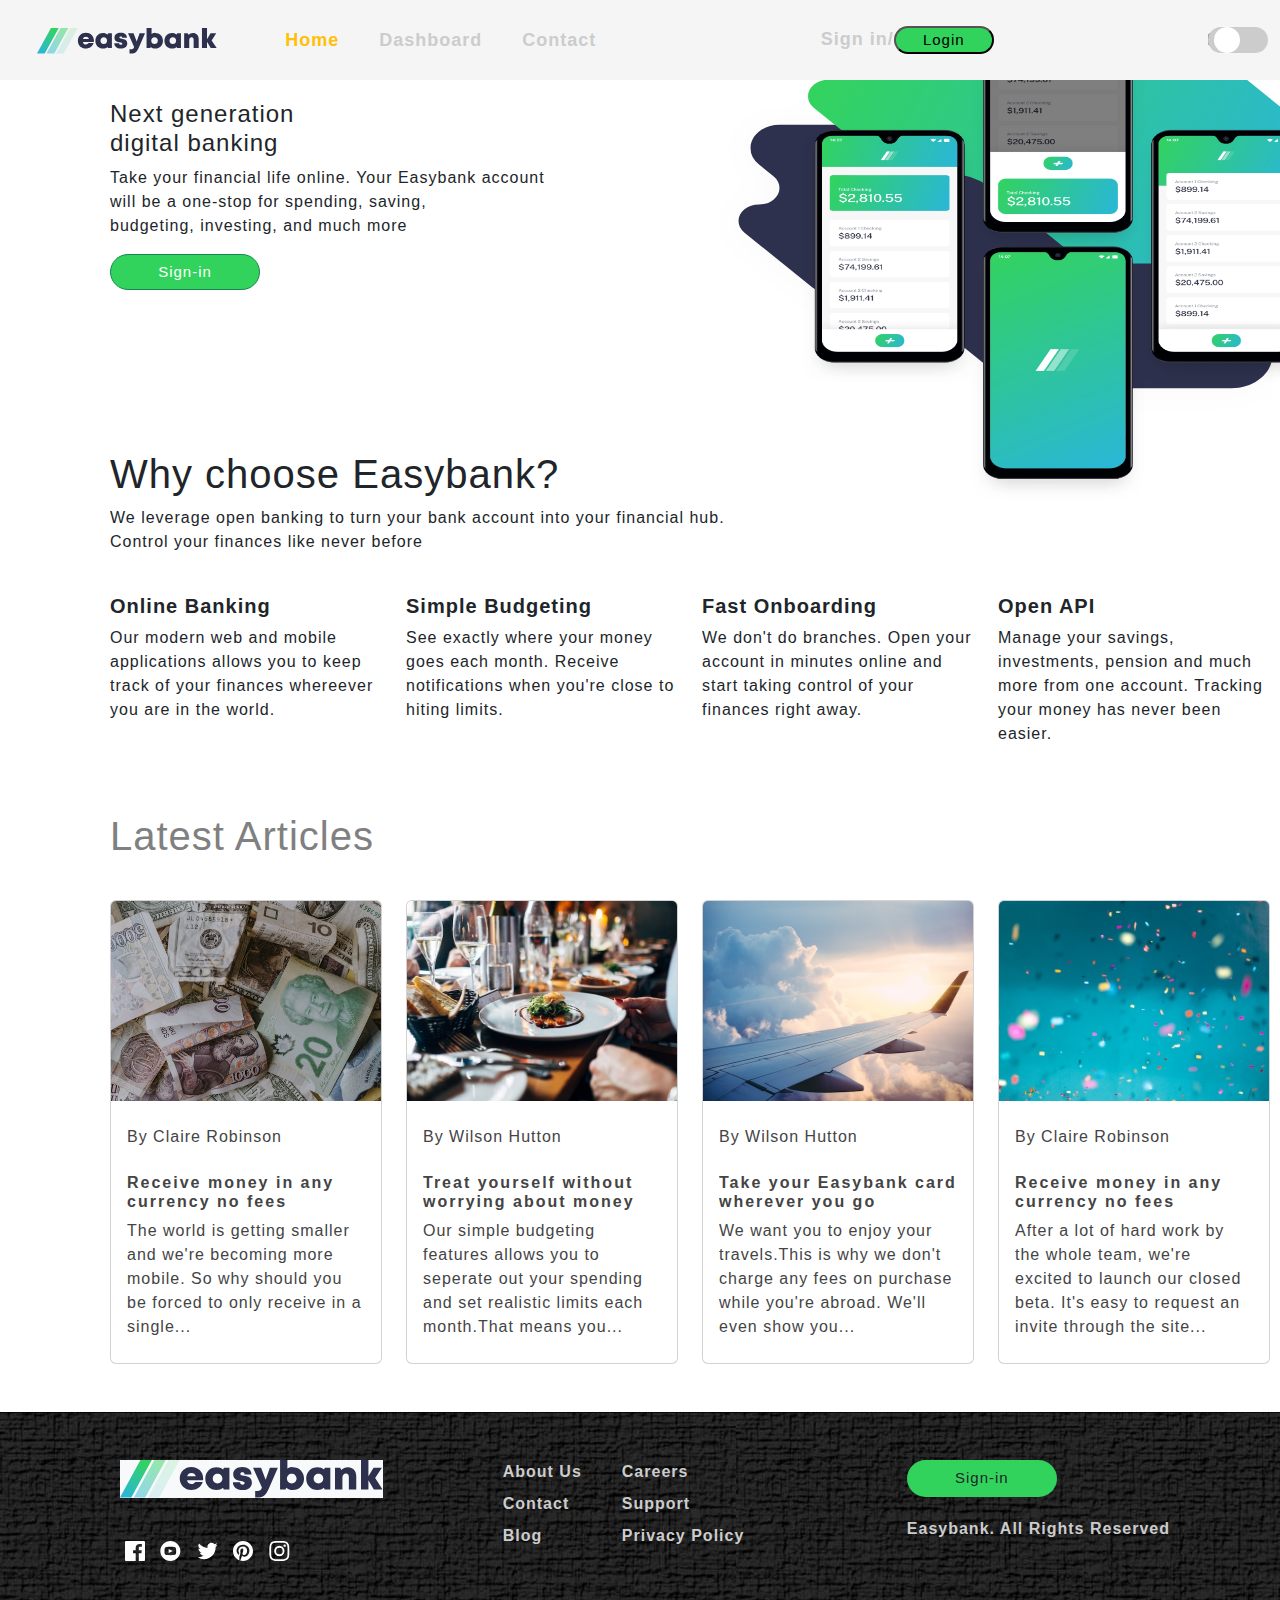
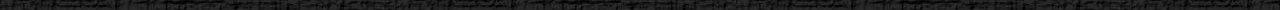
==== commit 1fc6a589: "done" ====
--- a/index.html
+++ b/index.html
@@ -20,10 +20,9 @@
             
 
             <div class="content conts d-flex" id="element">
-                <li><a href="./index.html" class="text-dark home">Home</a></li>
+                <li><a href="./index.html" class="text-warning home">Home</a></li>
                 <li><a href="./dashboard-page/dashboard.html">Dashboard</a></li>
                 <li><a href="../contact-page/contact.html">Contact</a></li>
-                
             </div>
             <div class="sign d-flex">
                 <li><a href="../sign-in/sign-in.html">Sign in/<a href="../contact-page/contact.html"><button class="login">Login</button></a></a></li>
--- a/app.css
+++ b/app.css
@@ -240,13 +240,13 @@
     background-color: #333;
     position: fixed;
     top: 0;
-    right: -35vh; 
+    right: -100%; 
     transition: right 0.3s ;
     z-index: 1000;
     border-radius: 25px;
     margin-top: 80px;
     transition: 1s;
-    width: 35vh!important;
+    width: 100%!important;
   }
   #menu-toggle{
     display: none;
@@ -278,6 +278,7 @@
     top: 10px;
     left: 10px;
     color: white;
+    
   }
   
   .cancel-button {
--- a/dark-mode.css
+++ b/dark-mode.css
@@ -7,10 +7,34 @@
     background-color: #121212;
     color: white;
 }
+.content{
+    color: black;
+}
+.addSend{
+    margin-top: 40px;
+    padding-top: 5px!important;
+    width: 150px;
+    height: 35px;
+    border-radius: 50px;
+    color: black;
+    margin-right: 30px;
+    background-color: grey;
+}
+.side-bar ul a{
+    text-decoration: none;
+}
 .light{
     background-color: green!important;
 }
-
+.light{
+    height: 10.2vh;
+}
+/* .taker{
+    background-color: yellow!important;
+}
+.taker.dark-mode{
+    background-color: #121212;
+} */
 .conts {
     font-size: 18px;
     width: 30%;    
